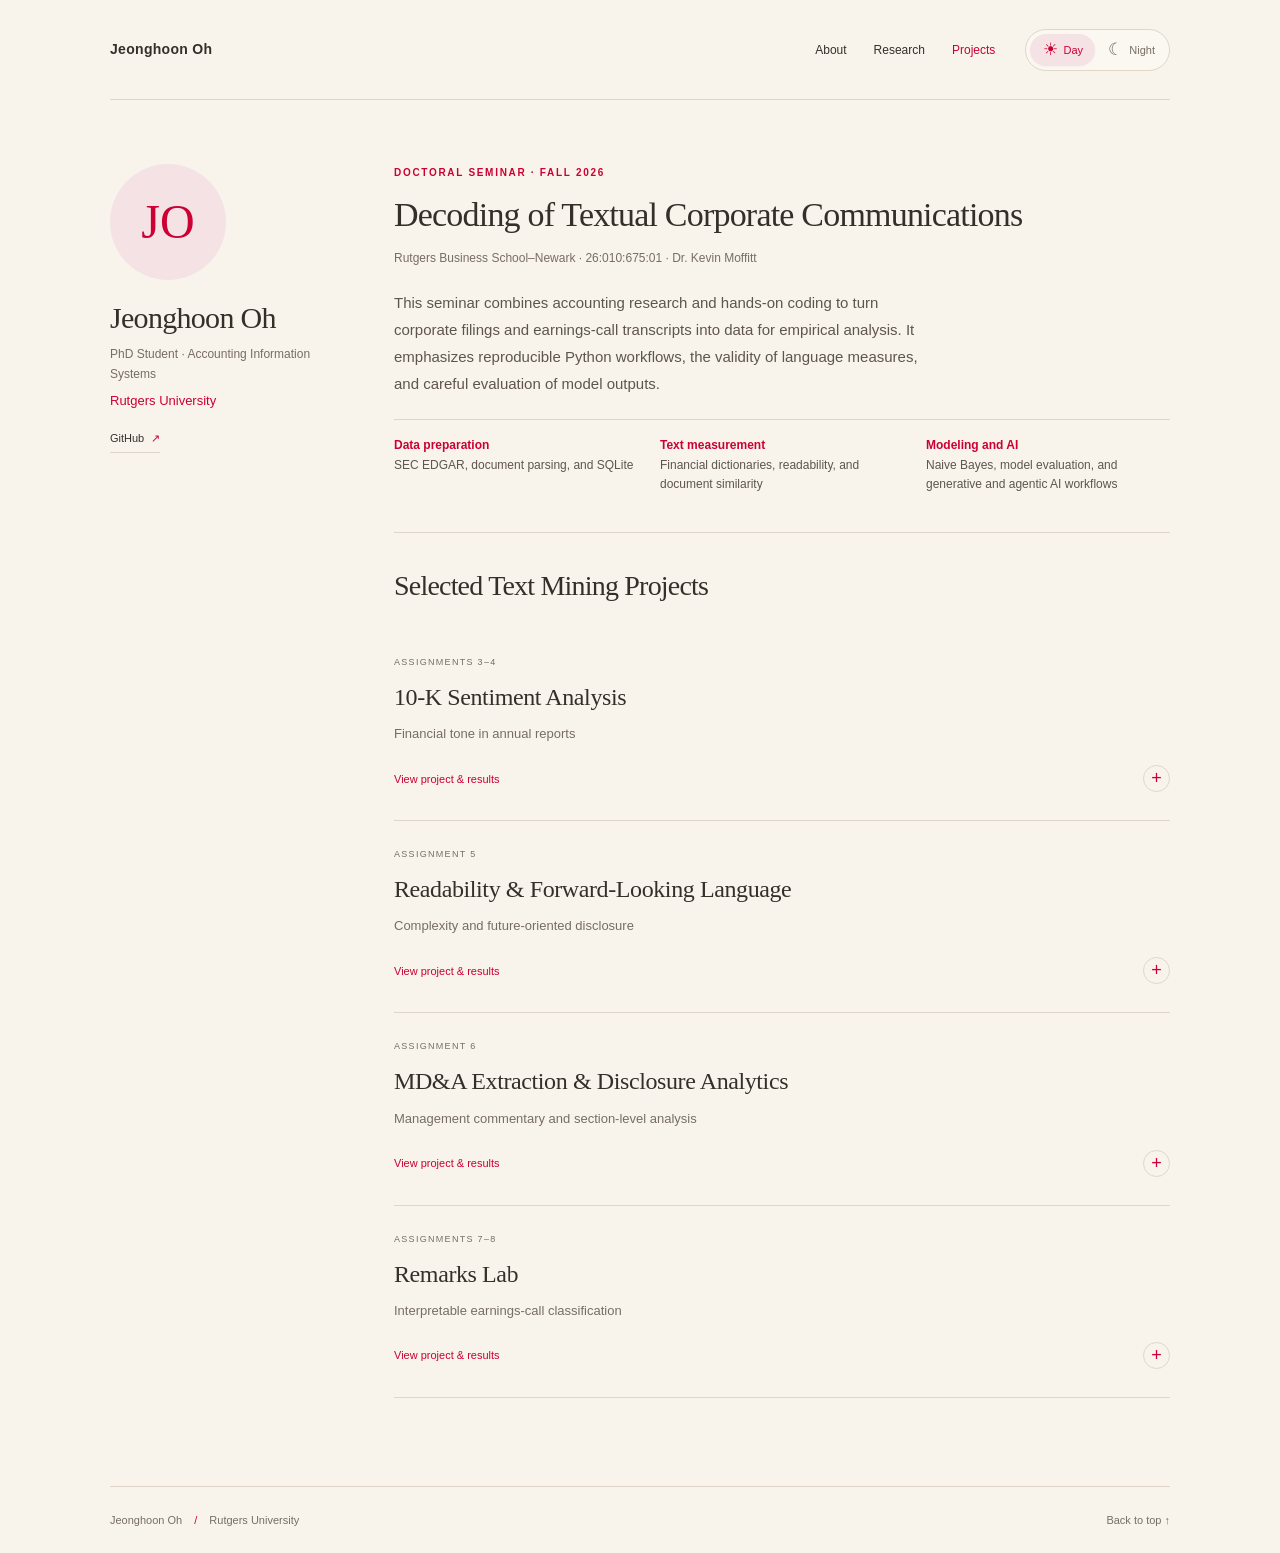
==== projects.html @ b00ce3c9 "Organize academic portfolio into About, Research, and Projects pages" ====
<!doctype html>
<html lang="en">
<head>
  <meta charset="utf-8">
  <meta name="viewport" content="width=device-width, initial-scale=1">
  <meta name="description" content="Selected projects from Decoding of Textual Corporate Communications, a Fall 2026 doctoral seminar at Rutgers Business School.">
  <meta name="theme-color" content="#f8f4ec">
  <title>Projects | Jeonghoon Oh</title>
  <link rel="icon" href="data:image/svg+xml,%3Csvg xmlns='http://www.w3.org/2000/svg' viewBox='0 0 80 80'%3E%3Crect width='80' height='80' rx='40' fill='%23cc0033'/%3E%3Ctext x='23' y='58' font-size='58' font-family='Arial' fill='%23ffffff'%3Er%3C/text%3E%3C/svg%3E">
  <script src="theme.js?v=2"></script>
  <link rel="stylesheet" href="style.css?v=11">

</head>
<body>
<a class="skip" href="#main">Skip to content</a>
<header class="site-header wrap"><span class="site-name site-name-home">Jeonghoon Oh</span><nav aria-label="Main navigation"><a href="index.html">About</a><a href="research.html">Research</a><a href="projects.html" aria-current="page">Projects</a></nav><button class="theme-toggle" type="button" aria-label="Night mode" aria-pressed="false" hidden><span class="theme-option theme-day"><span aria-hidden="true">☀</span> Day</span><span class="theme-option theme-night"><span aria-hidden="true">☾</span> Night</span></button></header>
<div class="academic-layout wrap">
<aside class="profile profile-home" aria-labelledby="profile-name">
  <div class="profile-avatar" aria-hidden="true">JO</div>
  <h1 id="profile-name">Jeonghoon Oh</h1>
  <p class="profile-field">PhD Student · Accounting Information Systems</p>
  <a class="affiliation" href="https://www.business.rutgers.edu/phd/accounting-information-systems">Rutgers University</a>
  <a class="profile-link" href="https://github.com/rutjo23">GitHub <span aria-hidden="true">&nearr;</span></a>
</aside>
<main id="main">
<section class="course-overview" aria-labelledby="course-title">
  <p class="eyebrow">DOCTORAL SEMINAR · FALL 2026</p>
  <h2 id="course-title">Decoding of Textual Corporate Communications</h2>
  <p class="course-meta">Rutgers Business School–Newark · 26:010:675:01 · Dr. Kevin Moffitt</p>
  <p class="course-description">This seminar combines accounting research and hands-on coding to turn corporate filings and earnings-call transcripts into data for empirical analysis. It emphasizes reproducible Python workflows, the validity of language measures, and careful evaluation of model outputs.</p>
  <dl class="course-topics">
    <div><dt>Data preparation</dt><dd>SEC EDGAR, document parsing, and SQLite</dd></div>
    <div><dt>Text measurement</dt><dd>Financial dictionaries, readability, and document similarity</dd></div>
    <div><dt>Modeling and AI</dt><dd>Naive Bayes, model evaluation, and generative and agentic AI workflows</dd></div>
  </dl>
</section>
<section class="projects" id="projects" aria-labelledby="projects-title">
<div class="projects-heading"><h2 id="projects-title">Selected Text Mining Projects</h2></div>
<div class="project-grid">
<details class="project-card" id="sentiment"><summary><span class="project-meta">ASSIGNMENTS 3–4</span><h3>10-K Sentiment Analysis</h3><p class="project-subtitle">Financial tone in annual reports</p><span class="card-link"><span class="card-closed">View project &amp; results</span><span class="card-open">Close details</span><span class="card-toggle" aria-hidden="true">+</span></span></summary><div class="card-details"><h4>Research question</h4><p>How can the tone of a long annual report be summarized in a way that allows comparison across filings? This project converts the language in corporate 10-K reports into numerical measures of positive, negative, and litigious wording.</p>
<h4>Approach</h4><p>The analysis removes HTML formatting, separates the remaining text into words, and counts matches against the Loughran&ndash;McDonald financial dictionary. A dictionary developed for financial disclosures helps distinguish financial usage from everyday language.</p><p>For each category, the number of matching words is divided by the total word count. These proportions make reports of different lengths easier to compare than raw word counts alone.</p>
<h4>Results</h4><p>The saved analysis produced a dataset with <strong>100 rows and 8 columns</strong> and a CSV export. It turns unstructured filing text into document-level sentiment measures that can support comparisons of financial tone.</p>
<h4>Interpretation</h4><p>The measures describe word usage rather than the meaning of every sentence. Dictionary matching does not directly account for negation or context, so a higher negative-word share should not by itself be interpreted as worse company performance.</p></div></details>
<details class="project-card" id="readability"><summary><span class="project-meta">ASSIGNMENT 5</span><h3>Readability &amp; Forward-Looking Language</h3><p class="project-subtitle">Complexity and future-oriented disclosure</p><span class="card-link"><span class="card-closed">View project &amp; results</span><span class="card-open">Close details</span><span class="card-toggle" aria-hidden="true">+</span></span></summary><div class="card-details"><h4>Research question</h4><p>How difficult are financial disclosures to read, and does language about the future differ from the document as a whole? This project examines both linguistic complexity and the wording companies use to discuss expectations.</p>
<h4>Approach</h4><p>The analysis separates text into sentences and identifies potentially forward-looking sentences using modal words and related expressions. It then measures words, sentences, and complex words for the full text and the selected sentences.</p><p>Syllable estimates help identify complex vocabulary. The Gunning FOG index combines average sentence length with the share of complex words: longer sentences and more complex vocabulary increase the score.</p>
<h4>Results</h4><p>The project developed feature-extraction functions and saved illustrative examples for readability and forward-looking language. These provide a way to compare the complexity of an entire disclosure with the complexity of its future-oriented statements.</p>
<h4>Interpretation</h4><p>The saved work demonstrates the measurement workflow; it does not establish an aggregate finding across filings. Language rules can also select sentences expressing uncertainty or obligation, and readability scores describe textual complexity rather than directly measuring reader understanding.</p></div></details>
<details class="project-card" id="mda"><summary><span class="project-meta">ASSIGNMENT 6</span><h3>MD&amp;A Extraction &amp; Disclosure Analytics</h3><p class="project-subtitle">Management commentary and section-level analysis</p><span class="card-link"><span class="card-closed">View project &amp; results</span><span class="card-open">Close details</span><span class="card-toggle" aria-hidden="true">+</span></span></summary><div class="card-details"><h4>Research question</h4><p>How does management discuss business performance, and how does that discussion compare with the rest of an annual report? This project focuses on Management&rsquo;s Discussion and Analysis (MD&amp;A), where management explains operating results and financial conditions.</p>
<h4>Approach</h4><p>The workflow checks filing types, cleans the filing text, and searches for Item 7, the MD&amp;A section. It looks for an ending boundary at Item 7A or Item 8 and selects the longest candidate section to reduce confusion with shorter references such as table-of-contents entries.</p><p>The same sentiment, readability, and future-oriented language measures are calculated for the complete filing and the extracted section. Applying a common set of measures allows comparisons between management commentary and the wider disclosure.</p>
<h4>Results</h4><p>The exported dataset contains <strong>101 rows and 59 columns</strong>. Automated checks marked <strong>89 records valid</strong> and flagged <strong>12 as not annual reports</strong>. The saved notebook also records a 61-column version containing the full filing and extracted MD&amp;A text.</p>
<h4>Interpretation</h4><p>The result is a structured dataset for section-level disclosure analysis, rather than evidence of a particular economic relationship. Section boundaries vary across filings, so automated validity flags and extracted passages require manual review before drawing conclusions.</p></div></details>
<details class="project-card" id="remarks"><summary><span class="project-meta">ASSIGNMENTS 7–8</span><h3>Remarks Lab</h3><p class="project-subtitle">Interpretable earnings-call classification</p><span class="card-link"><span class="card-closed">View project &amp; results</span><span class="card-open">Close details</span><span class="card-toggle" aria-hidden="true">+</span></span></summary><div class="card-details"><h4>Research question</h4><p>Can word patterns distinguish prepared management remarks from answers during earnings-call Q&amp;A? Remarks Lab explores the difference between a planned presentation and management responses to analyst questions.</p>
<h4>Approach</h4><p>The project uses call and speaker-turn data to identify candidate management answers following question cues. It trains a multinomial Naive Bayes classifier, which combines evidence from word frequencies to assign each sentence to one of the two categories.</p><p>Companies are separated into training and test groups so evaluation uses companies excluded from training. The model uses equal class priors and smoothing to handle words with few or no observations in a class.</p>
<h4>Results</h4><p>Training used <strong>44,907 sentences from 159 companies</strong>. Evaluation used <strong>10,954 sentences from 40 held-out companies</strong>. The model achieved <strong>90.48% agreement with the provisional automatic labels</strong> and <strong>90.46% balanced accuracy</strong>, which gives equal weight to recall for both categories.</p>
<h4>Interactive experience</h4><p>The browser demo displays the predicted category, both class scores, normalized probabilities, and individual word contributions. This makes it possible to inspect which words push a sentence toward prepared remarks or Q&amp;A.</p>
<h4>Interpretation</h4><p>These scores measure agreement with automatically assigned labels rather than independently verified human judgments. The displayed probabilities are uncalibrated and should be read as model outputs, not guaranteed confidence levels.</p><a class="project-demo" href="projects/remarks-lab.html">Open classifier demo &rarr;</a></div></details>
</div></section>
</main></div><footer class="wrap"><span>Jeonghoon Oh <span class="footer-divider">/</span> Rutgers University</span><a href="#">Back to top &uarr;</a></footer></body></html>
---- style.css ----
:root {
  color-scheme: light;
  --bg: #f8f4ec;
  --surface: #fbf8f2;
  --ink: #352f2a;
  --muted: #776d64;
  --copy: #5e554d;
  --line: #dfd6c9;
  --accent: #cc0033;
  --accent-soft: #f5e2e5;
  --hover-line: #cc0033;
  --shadow: 0 8px 28px #40352505;
}
:root[data-theme="dark"] {
  color-scheme: dark;
  --bg: #24211e;
  --surface: #2d2925;
  --ink: #ece9e2;
  --muted: #b5aaa0;
  --copy: #d1c7bc;
  --line: #49413a;
  --accent: #ff809d;
  --accent-soft: #482830;
  --hover-line: #ff809d;
  --shadow: 0 8px 28px #00000016;
}
* { box-sizing: border-box; }
html { scroll-behavior: smooth; scroll-padding-top: 35px; }
body {
  margin: 0;
  background: var(--bg);
  color: var(--ink);
  font-family: Arial, Helvetica, sans-serif;
  -webkit-font-smoothing: antialiased;
}
a { color: inherit; text-decoration: none; }
a:focus-visible, summary:focus-visible, button:focus-visible {
  outline: 2px solid var(--accent);
  outline-offset: 5px;
}
.wrap { width: min(1060px, 88%); margin-inline: auto; }
.site-header {
  min-height: 100px;
  display: flex;
  align-items: center;
  gap: 30px;
  border-bottom: 1px solid var(--line);
}
.site-name {
  display: inline-flex;
  align-items: center;
  gap: 15px;
  flex-shrink: 0;
  width: max-content;
}
.site-monogram {
  color: var(--accent);
  font: 36px/1 Georgia, serif;
  letter-spacing: -3px;
  padding-right: 3px;
}
.site-monogram > span { font-size: 23px; margin-left: 2px; }
.site-wordmark {
  border-left: 1px solid var(--line);
  padding: 7px 0 7px 15px;
  font: 13px/1.4 Arial, sans-serif;
  letter-spacing: .3px;
}
.site-name:hover .site-wordmark { color: var(--accent); }
.site-name-home { font: 600 14px/1.4 Arial, sans-serif; letter-spacing: .3px; }
.site-header nav { display: flex; gap: 27px; margin-left: auto; font-size: 12px; }
.site-header nav a:hover, .site-header nav a[aria-current="page"], .affiliation:hover { color: var(--accent); }
.site-header nav a:last-child span { color: var(--accent); margin-left: 5px; }
.theme-toggle {
  display: inline-flex;
  align-items: center;
  padding: 4px;
  gap: 3px;
  border: 1px solid var(--line);
  border-radius: 30px;
  background: var(--surface);
  color: var(--muted);
  cursor: pointer;
  font: 11px Arial, sans-serif;
}
.theme-toggle[hidden] { display: none; }
.theme-option {
  display: inline-flex;
  gap: 6px;
  align-items: center;
  justify-content: center;
  min-height: 32px;
  min-width: 65px;
  padding: 6px 10px;
  border-radius: 24px;
}
.theme-option > span { font-size: 17px; line-height: 1; }
.theme-toggle[aria-pressed="false"] .theme-day,
.theme-toggle[aria-pressed="true"] .theme-night {
  background: var(--accent-soft);
  color: var(--accent);
  box-shadow: 0 1px 3px #00000008;
}
.academic-layout {
  display: grid;
  grid-template-columns: 220px minmax(0, 1fr);
  gap: 64px;
  padding-block: 64px 88px;
}
.profile { position: sticky; top: 40px; align-self: start; }
.profile-avatar {
  display: grid;
  place-items: center;
  inline-size: clamp(84px, 12vw, 116px);
  aspect-ratio: 1;
  border: none;
  border-radius: 50%;
  background: var(--accent-soft);
  color: var(--accent);
  font: clamp(32px, 5vw, 48px)/1 Georgia, serif;
  margin-block-end: 22px;
}
.profile-label, .eyebrow {
  font-size: 10px;
  letter-spacing: 1.7px;
  font-weight: 700;
  line-height: 1.7;
  margin: 0 0 23px;
  color: var(--muted);
}
.profile h1 { font: 60px/1.06 Georgia, serif; letter-spacing: -2.5px; margin: 0 0 25px; }
.profile h1 span { color: var(--accent); }
.profile-role { font-size: 14px; margin: 0 0 10px; }
.affiliation { color: var(--accent); font-size: 13px; line-height: 1.7; }
.profile-rule { width: 35px; height: 2px; background: var(--accent); margin: 30px 0 24px; }
.profile-caption { font: 19px/1.65 Georgia, serif; color: var(--muted); margin: 0 0 28px; }
.profile-link { font-size: 11px; border-bottom: 1px solid var(--line); padding-bottom: 7px; }
.profile-link span { margin-left: 24px; color: var(--accent); }
.profile-home h1 { font-size: clamp(27px, 3vw, 30px); letter-spacing: -.7px; margin: 0 0 10px; }
.profile-home .profile-field { margin: 0 0 5px; }
.profile-home .profile-link { display: block; width: max-content; margin-top: 20px; }
.profile-home .profile-link span { margin-left: 4px; }
main { min-width: 0; }
.introduction { padding-bottom: 42px; }
.eyebrow { color: var(--accent); margin-bottom: 16px; }
h2 { font: 34px/1.3 Georgia, serif; letter-spacing: -.8px; margin: 0 0 25px; }
em { font-weight: 400; color: var(--accent); }
.introduction p:not(.eyebrow) { font-size: 16px; line-height: 1.85; color: var(--ink); margin: 0 0 15px; max-width: 650px; }
.topic-list { display: flex; flex-wrap: wrap; gap: 10px 20px; margin-top: 25px; }
.topic-list span { font-size: 11px; color: var(--muted); display: flex; align-items: center; gap: 8px; }
.topic-list span::before { content: ''; width: 4px; height: 4px; border-radius: 50%; background: var(--accent); }
.course-overview { margin-bottom: 38px; }
.course-overview .eyebrow { margin: 0 0 12px; }
.course-overview h2 { font-size: clamp(26px, 3.2vw, 34px); margin: 0 0 12px; }
.course-meta { font-size: 12px; line-height: 1.65; color: var(--muted); margin: 0 0 20px; }
.course-description { font-size: 15px; line-height: 1.8; color: var(--copy); max-width: 65ch; margin: 0; }
.course-topics {
  display: grid;
  grid-template-columns: repeat(auto-fit, minmax(min(100%, 145px), 1fr));
  gap: 16px 22px;
  border-top: 1px solid var(--line);
  margin: 22px 0 0;
  padding-top: 18px;
}
.course-topics dt { font-size: 12px; font-weight: 600; color: var(--accent); }
.course-topics dd { font-size: 12px; line-height: 1.6; color: var(--copy); margin: 4px 0 0; }
.projects { border-top: 1px solid var(--line); padding-top: 35px; }
.projects-heading { display: flex; justify-content: space-between; align-items: end; gap: 15px; margin-bottom: 24px; }
.projects-heading .eyebrow { margin-bottom: 9px; }
.projects-heading h2 { font-size: 28px; margin: 0; }
.project-count { font: 10px Georgia, serif; letter-spacing: 1px; color: var(--muted); padding-bottom: 5px; }
.project-grid { display: grid; grid-template-columns: 1fr; gap: 0; }
.project-card {
  min-width: 0;
  border-bottom: 1px solid var(--line);
  padding: 28px 0;
  background: transparent;
}
.project-card:hover, .project-card[open] { border-color: var(--hover-line); }
.project-card summary { cursor: pointer; list-style: none; }
.project-card summary::-webkit-details-marker { display: none; }
.project-meta { display: flex; align-items: center; gap: 13px; font-size: 9px; letter-spacing: 1.3px; color: var(--muted); margin-bottom: 15px; }
.project-meta > span { font: italic 14px Georgia, serif; color: var(--accent); border-right: 1px solid var(--line); padding-right: 13px; }
.project-card h3 { font: 24px/1.3 Georgia, serif; letter-spacing: -.4px; margin: 0 0 10px; }
.project-subtitle { font-size: 13px; line-height: 1.7; color: var(--muted); margin: 0 0 20px; }
.card-link { display: flex; justify-content: space-between; align-items: center; font-size: 11px; color: var(--accent); }
.card-toggle { display: grid; place-items: center; border: 1px solid var(--line); border-radius: 50%; height: 27px; width: 27px; font-size: 18px; }
.card-open, .project-card[open] .card-closed { display: none; }
.project-card[open] .card-open { display: inline; }
.project-card[open] .card-toggle { transform: rotate(45deg); background: var(--accent-soft); }
.card-details { border-top: 1px solid var(--line); padding-top: 7px; margin-top: 22px; }
.card-details h4 { font-size: 12px; font-weight: 700; color: var(--accent); margin: 22px 0 9px; }
.card-details p { font-size: 15px; line-height: 1.9; color: var(--copy); margin: 0 0 14px; }
.card-details strong { color: var(--ink); font-weight: 600; }
.project-demo { display: inline-block; font-size: 12px; color: var(--accent); border-bottom: 1px solid var(--accent); padding-block: 6px; margin-top: 5px; }
footer { border-top: 1px solid var(--line); padding-block: 27px; display: flex; justify-content: space-between; gap: 18px; font-size: 11px; color: var(--muted); }
.footer-divider { color: var(--accent); margin-inline: 9px; }
.skip { position: fixed; top: -100px; left: 16px; background: var(--ink); color: var(--bg); padding: 14px; z-index: 10; }
.skip:focus { top: 16px; }
@media (min-width: 1500px) {
  .academic-layout { padding-top: 76px; gap: 64px; }
}
@media (max-width: 900px) {
  .academic-layout { grid-template-columns: 190px minmax(0, 1fr); gap: 38px; }
  .profile h1 { font-size: 50px; }
  h2 { font-size: 29px; }
  .project-card { padding: 26px 0; }
  .site-header { gap: 20px; }
  .site-header nav { gap: 17px; }
}
@media (max-width: 650px) {
  .site-header { flex-wrap: wrap; gap: 16px; padding-block: 20px; }
  .site-name { gap: 10px; margin-right: auto; }
  .site-monogram { font-size: 31px; }
  .site-wordmark { max-width: 92px; font-size: 11px; padding-left: 10px; }
  .site-header nav { order: 3; width: 100%; margin: 0; gap: 25px; }
  .theme-option { min-width: 55px; padding-inline: 8px; }
  .academic-layout { grid-template-columns: 1fr; gap: 36px; padding-block: 38px 45px; }
  .profile { position: static; border-bottom: 1px solid var(--line); padding-bottom: 30px; }
  .profile-label { margin-bottom: 14px; }
  .profile h1 { font-size: 48px; margin-bottom: 18px; }
  .profile h1 br { display: none; }
  .profile-role { display: inline; font-size: 12px; margin-right: 14px; }
  .affiliation { font-size: 12px; }
  .profile-rule, .profile-caption { display: none; }
  .profile-link { display: block; width: max-content; margin-top: 20px; }
  .introduction { padding-bottom: 30px; }
  .introduction h2 br { display: none; }
  .projects { padding-top: 28px; }
  .projects-heading h2 { font-size: 25px; }
  .project-card { padding: 24px 0; }
  .project-card h3 { font-size: 22px; }
  footer { flex-wrap: wrap; line-height: 1.7; }
  footer > span:nth-child(2) { display: none; }
}
@media (prefers-reduced-motion: reduce) {
  html { scroll-behavior: auto; }
  * { transition: none !important; }
}
/* Academic research list */
.profile-field { max-width: 220px; margin: 0 0 12px; font-size: 12px; line-height: 1.7; color: var(--muted); }
.research {
  --ink: #222222;
  --copy: #444444;
  --muted: #666666;
  --accent: #222222;
  padding-bottom: 42px;
  color: var(--ink);
}
:root[data-theme="dark"] .research {
  --ink: #eeeeee;
  --copy: #d0d0d0;
  --muted: #b0b0b0;
  --accent: #eeeeee;
}
.research-heading .eyebrow { margin-bottom: 9px; }
.research-heading h2 { font-size: 28px; margin-bottom: 20px; }
.research-categories { display: flex; flex-wrap: wrap; gap: 10px 22px; margin-bottom: 32px; }
.research-categories a { font-size: 13px; color: var(--copy); border-bottom: 1px solid var(--line); padding-bottom: 5px; }
.research-categories a:hover { color: var(--accent); border-color: var(--accent); }
.paper-group + .paper-group { margin-top: 30px; }
.paper-group > h3 { font-size: 14px; letter-spacing: .2px; font-weight: 700; color: var(--ink); margin: 0 0 8px; }
.paper-entry { border-bottom: 1px solid var(--line); padding: 26px 0; }
.paper-entry + .paper-entry { margin-top: 0; }
.paper-entry h4 { font: normal clamp(20px, 2.5vw, 23px)/1.4 Georgia, serif; color: var(--ink); letter-spacing: -.2px; margin: 0; }
.paper-description { font-size: 15px; line-height: 1.65; color: var(--copy); max-width: 65ch; margin: 10px 0 0; }
.paper-authors { font-size: 14px; line-height: 1.75; color: var(--ink); font-weight: 600; margin: 14px 0 0; }
.paper-affiliations { font-size: 12px; line-height: 1.6; color: var(--muted); margin: 8px 0 0; padding-inline-start: 22px; }
.paper-status { font-size: 13px; line-height: 1.7; color: var(--copy); margin: 14px 0 0; }
.paper-status abbr { color: var(--ink); font-weight: 700; text-decoration: none; }
.paper-journal { font-style: italic; }
.paper-version { color: var(--muted); }
.paper-abstract summary { cursor: pointer; font-size: 11px; color: var(--accent); width: fit-content; }
.paper-abstract p { font-size: 13px; line-height: 1.95; color: var(--detail-copy); margin: 15px 0 0; }
.paper-link { display: inline-block; font-size: 11px; color: var(--accent); margin-top: 15px; border-bottom: 1px solid var(--line); }
@media (max-width: 650px) { .profile-field { max-width: none; margin: 10px 0; } .paper-entry { padding: 22px 0; } .research-heading h2 { font-size: 25px; } .research-categories { gap: 10px 17px; } }
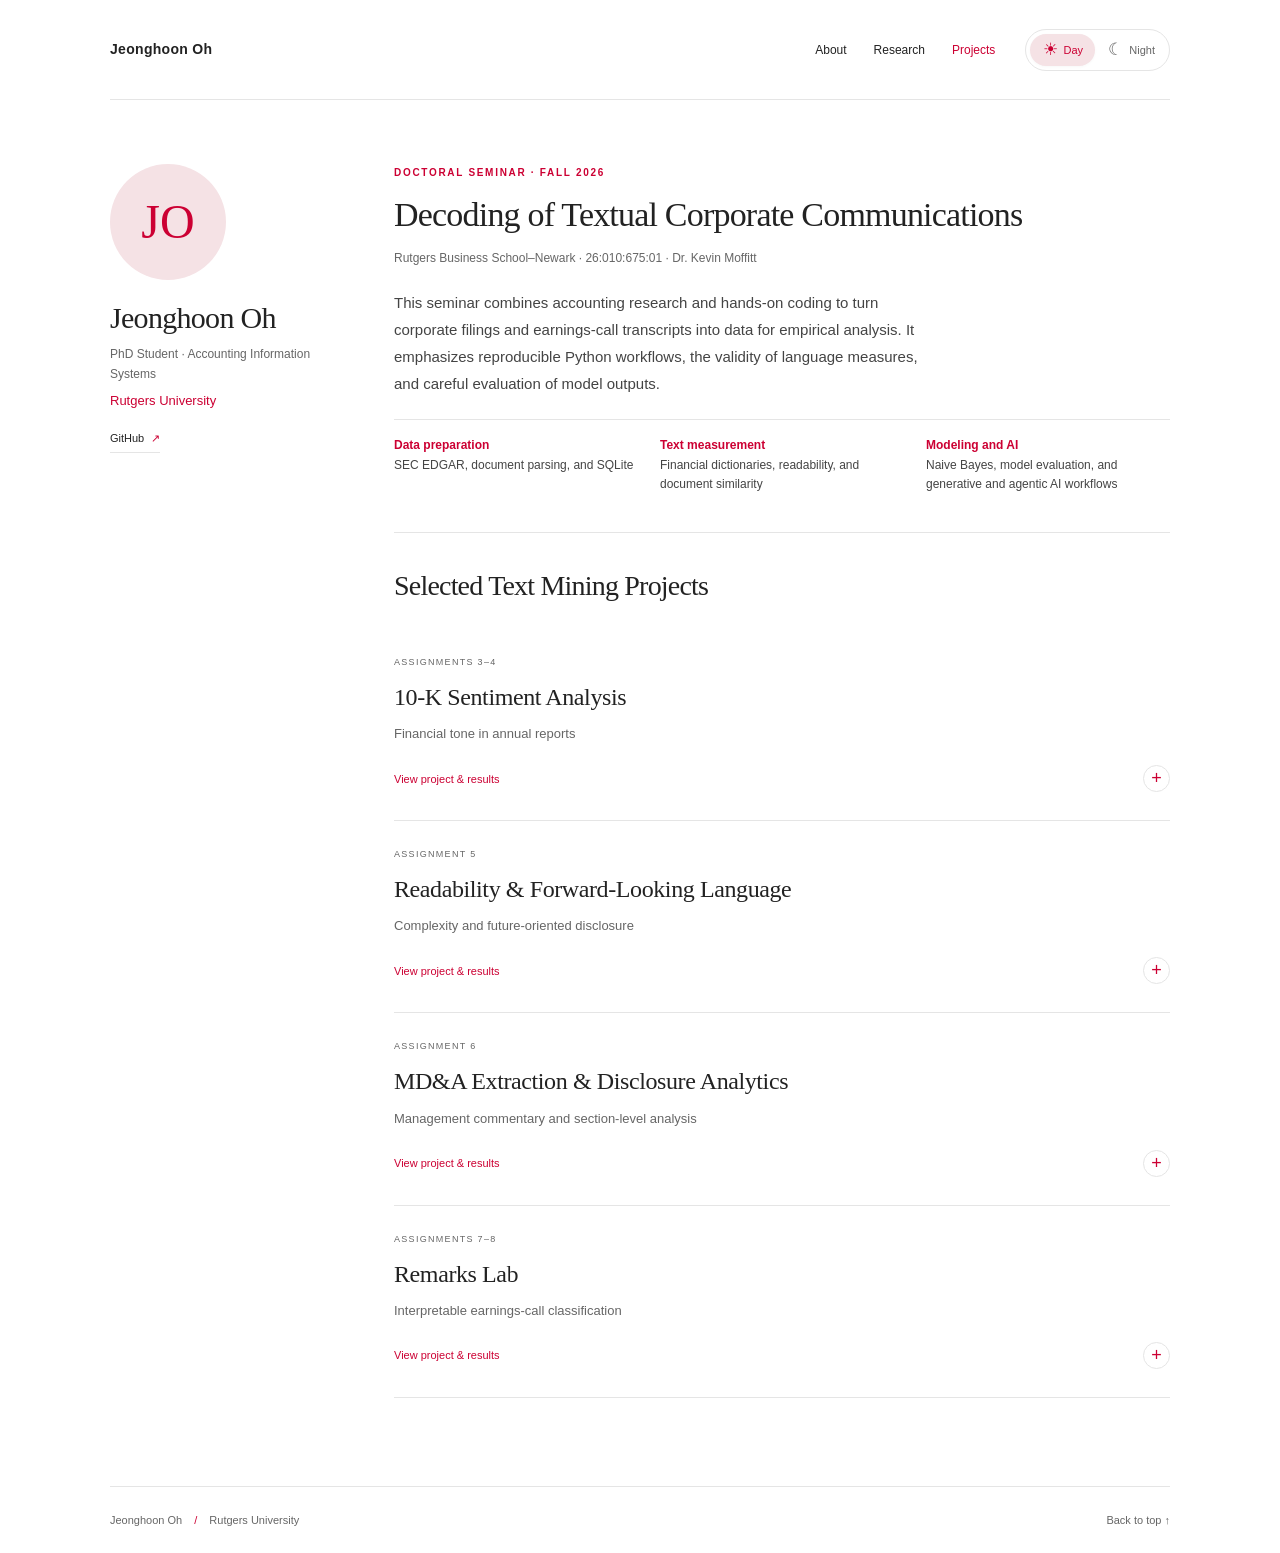
==== commit 5023be42: "Update portfolio README and apply white theme" ====
--- a/projects.html
+++ b/projects.html
@@ -4,11 +4,11 @@
   <meta charset="utf-8">
   <meta name="viewport" content="width=device-width, initial-scale=1">
   <meta name="description" content="Selected projects from Decoding of Textual Corporate Communications, a Fall 2026 doctoral seminar at Rutgers Business School.">
-  <meta name="theme-color" content="#f8f4ec">
+  <meta name="theme-color" content="#ffffff">
   <title>Projects | Jeonghoon Oh</title>
   <link rel="icon" href="data:image/svg+xml,%3Csvg xmlns='http://www.w3.org/2000/svg' viewBox='0 0 80 80'%3E%3Crect width='80' height='80' rx='40' fill='%23cc0033'/%3E%3Ctext x='23' y='58' font-size='58' font-family='Arial' fill='%23ffffff'%3Er%3C/text%3E%3C/svg%3E">
-  <script src="theme.js?v=2"></script>
-  <link rel="stylesheet" href="style.css?v=11">
+  <script src="theme.js?v=3"></script>
+  <link rel="stylesheet" href="style.css?v=15">
 
 </head>
 <body>
--- a/style.css
+++ b/style.css
@@ -1,11 +1,11 @@
 :root {
   color-scheme: light;
-  --bg: #f8f4ec;
-  --surface: #fbf8f2;
-  --ink: #352f2a;
-  --muted: #776d64;
-  --copy: #5e554d;
-  --line: #dfd6c9;
+  --bg: #ffffff;
+  --surface: #ffffff;
+  --ink: #222222;
+  --muted: #666666;
+  --copy: #444444;
+  --line: #e5e5e5;
   --accent: #cc0033;
   --accent-soft: #f5e2e5;
   --hover-line: #cc0033;
